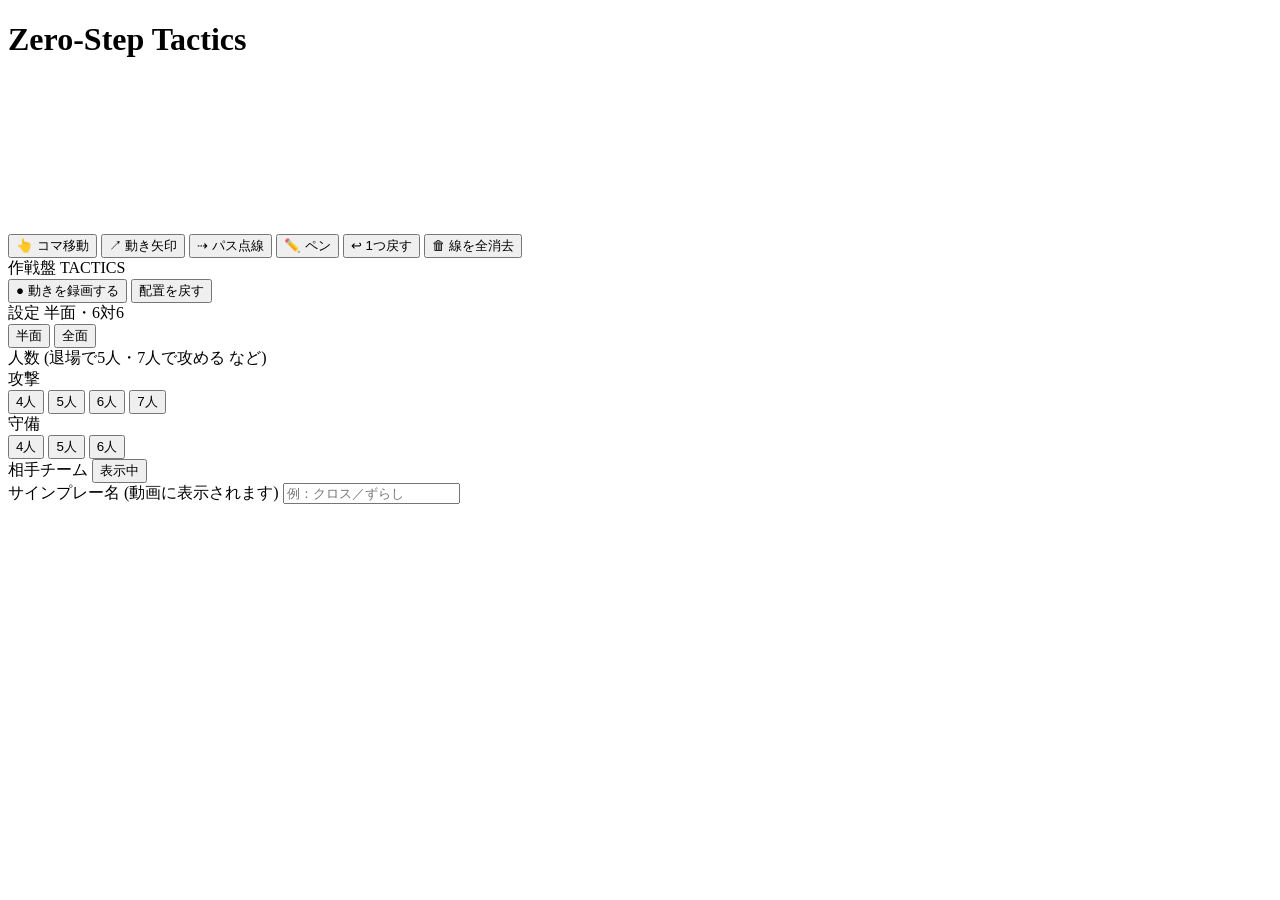
==== index.html @ a48a717b "Create index.html" ====
<!DOCTYPE html>
<html lang="ja">
<head>
    <meta charset="UTF-8">
    <meta name="viewport" content="width=device-width, initial-scale=1.0, maximum-scale=1.0, user-scalable=no">
    <title>Zero-Step Tactics (電子作戦盤)</title>
    <link rel="stylesheet" href="style.css">
</head>
<body>
    <header class="app-header">
        <h1>Zero-Step Tactics</h1>
    </header>

    <div class="app-container">
        <!-- 左側：作戦盤キャンバス＆描画ツールバー -->
        <div class="board-section">
            <div class="canvas-wrapper">
                <canvas id="tactics-canvas"></canvas>
            </div>

            <!-- 描画・操作ツールバー -->
            <div class="draw-toolbar">
                <button class="tool-btn active" data-tool="move">👆 コマ移動</button>
                <button class="tool-btn" data-tool="arrow">↗ 動き矢印</button>
                <button class="tool-btn" data-tool="pass">⇢ パス点線</button>
                <button class="tool-btn" data-tool="pen">✏️ ペン</button>
                <span class="toolbar-divider"></span>
                <button class="tool-action-btn" id="btn-undo-draw">↩ 1つ戻す</button>
                <button class="tool-action-btn danger" id="btn-clear-draw">🗑 線を全消去</button>
            </div>
        </div>

        <!-- 右側：コントロールパネル -->
        <aside class="panel-container">
            <div class="panel-header">
                <span>作戦盤</span>
                <span class="panel-en">TACTICS</span>
            </div>

            <div class="action-buttons">
                <button class="btn btn-record" id="btn-record">
                    <span class="rec-icon">●</span>
                    <span id="rec-label">動きを録画する</span>
                </button>
                <button class="btn btn-secondary" id="btn-reset">配置を戻す</button>
            </div>

            <!-- 録画完了後のプレビュー＆保存エリア -->
            <div id="video-result-box" class="video-result-box" style="display: none;">
                <div class="video-result-header">
                    <span>録画完了</span>
                    <button id="btn-close-video" class="btn-mini">✕</button>
                </div>
                <video id="recorded-video" controls playsinline></video>
                <a id="btn-download-video" class="btn btn-download" download="tactics.webm">↓ 動画を保存する</a>
            </div>

            <!-- 設定パネル -->
            <div class="settings-box">
                <div class="settings-title">
                    <span>設定</span>
                    <span class="subtitle" id="settings-subtitle">半面・6対6</span>
                </div>

                <!-- 半面 / 全面 -->
                <div class="setting-group">
                    <div class="toggle-btns" id="court-mode-btns">
                        <button class="toggle-btn active" data-mode="half">半面</button>
                        <button class="toggle-btn" data-mode="full">全面</button>
                    </div>
                </div>

                <!-- 人数設定 -->
                <div class="setting-group">
                    <label>人数 <span class="help-text">(退場で5人・7人で攻める など)</span></label>
                    <div class="counter-row">
                        <span class="counter-label">攻撃</span>
                        <div class="num-btns" id="off-count-btns">
                            <button class="num-btn" data-count="4">4人</button>
                            <button class="num-btn" data-count="5">5人</button>
                            <button class="num-btn active" data-count="6">6人</button>
                            <button class="num-btn" data-count="7">7人</button>
                        </div>
                    </div>
                    <div class="counter-row">
                        <span class="counter-label">守備</span>
                        <div class="num-btns def-btns" id="def-count-btns">
                            <button class="num-btn" data-count="4">4人</button>
                            <button class="num-btn" data-count="5">5人</button>
                            <button class="num-btn active" data-count="6">6人</button>
                        </div>
                    </div>
                </div>

                <!-- 相手チーム表示切替 -->
                <div class="setting-group flex-between">
                    <label style="margin: 0;">相手チーム</label>
                    <button class="btn-toggle-opp active" id="btn-toggle-opp">表示中</button>
                </div>

                <!-- サインプレー名 -->
                <div class="setting-group" style="margin-bottom: 0;">
                    <label for="play-name-input">サインプレー名 <span class="help-text">(動画に表示されます)</span></label>
                    <input type="text" id="play-name-input" class="input-text" placeholder="例：クロス／ずらし">
                </div>
            </div>
        </aside>
    </div>

    <script src="app.js"></script>
</body>
</html>
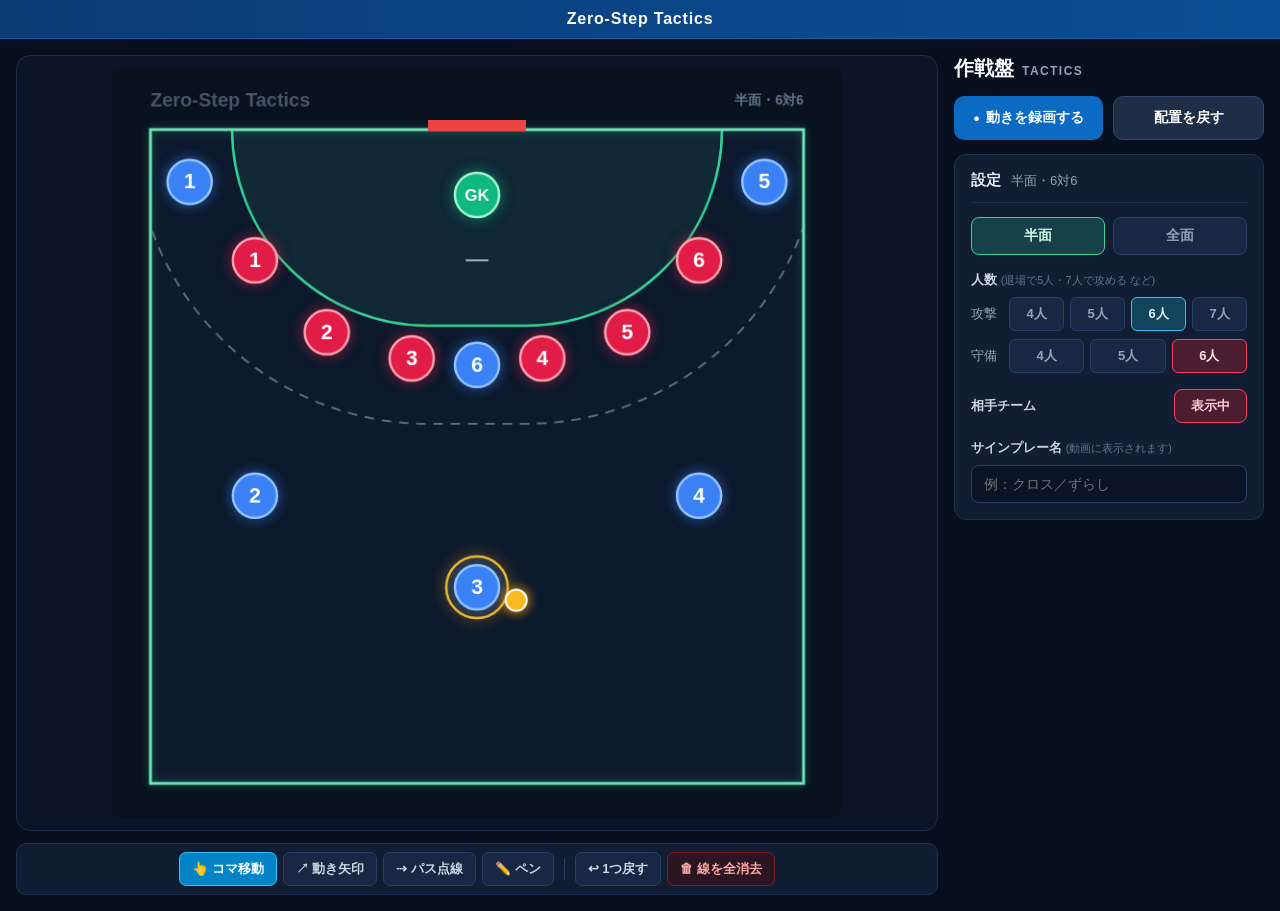
==== commit 682f11ce: "Update index.html" ====
--- a/index.html
+++ b/index.html
@@ -3,7 +3,7 @@
 <head>
     <meta charset="UTF-8">
     <meta name="viewport" content="width=device-width, initial-scale=1.0, maximum-scale=1.0, user-scalable=no">
-    <title>Zero-Step Tactics (電子作戦盤)</title>
+    <title>Tactical-Board (電子作戦盤)</title>
     <link rel="stylesheet" href="style.css">
 </head>
 <body>
--- a/style.css
+++ b/style.css
@@ -0,0 +1,417 @@
+/* ==========================================
+   ベースレイアウト
+========================================== */
+* {
+    box-sizing: border-box;
+}
+
+body {
+    font-family: -apple-system, BlinkMacSystemFont, "Hiragino Sans", "Segoe UI", Roboto, sans-serif;
+    background-color: #070f1e;
+    color: #e2e8f0;
+    margin: 0;
+    padding: 0;
+    min-height: 100vh;
+    user-select: none;
+    -webkit-user-select: none;
+}
+
+.app-header {
+    background: linear-gradient(90deg, #0b3b75, #0a4f96);
+    padding: 10px 20px;
+    border-bottom: 1px solid #1e5ca8;
+    text-align: center;
+}
+
+.app-header h1 {
+    margin: 0;
+    font-size: 16px;
+    font-weight: 700;
+    letter-spacing: 0.05em;
+    color: #ffffff;
+}
+
+.app-container {
+    display: flex;
+    flex-direction: row;
+    gap: 16px;
+    padding: 16px;
+    max-width: 1360px;
+    margin: 0 auto;
+    min-height: calc(100vh - 44px);
+}
+
+/* ==========================================
+   左側：作戦盤エリア
+========================================== */
+.board-section {
+    flex: 1;
+    display: flex;
+    flex-direction: column;
+    align-items: center;
+    justify-content: center;
+    gap: 12px;
+    min-width: 0;
+}
+
+.canvas-wrapper {
+    width: 100%;
+    flex: 1;
+    display: flex;
+    align-items: center;
+    justify-content: center;
+    background-color: #0b1426;
+    border: 1px solid #1e2d4a;
+    border-radius: 14px;
+    padding: 12px;
+    overflow: hidden;
+}
+
+#tactics-canvas {
+    max-width: 100%;
+    max-height: calc(100vh - 150px);
+    width: auto;
+    height: auto;
+    border-radius: 10px;
+    touch-action: none; /* タブレット操作時のスクロール防止 */
+    cursor: grab;
+    display: block;
+}
+
+#tactics-canvas.drawing-mode {
+    cursor: crosshair;
+}
+
+/* 描画ツールバー */
+.draw-toolbar {
+    display: flex;
+    flex-wrap: wrap;
+    align-items: center;
+    justify-content: center;
+    gap: 6px;
+    background-color: #111d33;
+    border: 1px solid #1f3050;
+    border-radius: 10px;
+    padding: 8px 12px;
+    width: 100%;
+}
+
+.tool-btn,
+.tool-action-btn {
+    padding: 7px 12px;
+    font-size: 13px;
+    font-weight: 600;
+    border-radius: 7px;
+    border: 1px solid #2b3f66;
+    background-color: #182744;
+    color: #cbd5e1;
+    cursor: pointer;
+    transition: 0.15s;
+}
+
+.tool-btn.active {
+    background-color: #0284c7;
+    border-color: #38bdf8;
+    color: #ffffff;
+}
+
+.tool-action-btn:hover,
+.tool-btn:hover {
+    filter: brightness(1.15);
+}
+
+.tool-action-btn.danger {
+    color: #fca5a5;
+    border-color: #7f1d1d;
+    background-color: #2c1522;
+}
+
+.toolbar-divider {
+    width: 1px;
+    height: 22px;
+    background-color: #2b3f66;
+    margin: 0 4px;
+}
+
+/* ==========================================
+   右側：コントロールパネル
+========================================== */
+.panel-container {
+    width: 310px;
+    flex-shrink: 0;
+    display: flex;
+    flex-direction: column;
+    gap: 14px;
+}
+
+.panel-header {
+    display: flex;
+    align-items: baseline;
+    gap: 8px;
+    font-size: 20px;
+    font-weight: 700;
+    color: #f8fafc;
+}
+
+.panel-en {
+    font-size: 12px;
+    letter-spacing: 0.12em;
+    color: #94a3b8;
+    font-weight: 600;
+}
+
+.action-buttons {
+    display: flex;
+    gap: 10px;
+}
+
+.btn {
+    flex: 1;
+    padding: 12px 10px;
+    border: none;
+    border-radius: 10px;
+    font-size: 14px;
+    font-weight: 700;
+    cursor: pointer;
+    color: #ffffff;
+    display: flex;
+    align-items: center;
+    justify-content: center;
+    gap: 6px;
+    transition: 0.15s;
+    text-decoration: none;
+}
+
+.btn:disabled {
+    opacity: 0.5;
+    cursor: not-allowed;
+}
+
+.btn-record {
+    background-color: #0b6bc2;
+}
+
+.btn-record.recording {
+    background-color: #dc2626;
+    animation: pulse-rec 1.2s infinite;
+}
+
+@keyframes pulse-rec {
+    0% { box-shadow: 0 0 0 0 rgba(220, 38, 38, 0.65); }
+    70% { box-shadow: 0 0 0 10px rgba(220, 38, 38, 0); }
+    100% { box-shadow: 0 0 0 0 rgba(220, 38, 38, 0); }
+}
+
+.rec-icon {
+    font-size: 11px;
+}
+
+.btn-secondary {
+    background-color: #1f2e47;
+    border: 1px solid #33486b;
+}
+
+/* 録画結果エリア */
+.video-result-box {
+    background-color: #111d33;
+    border: 1px solid #2563eb;
+    border-radius: 10px;
+    padding: 10px;
+    display: flex;
+    flex-direction: column;
+    gap: 8px;
+}
+
+.video-result-header {
+    display: flex;
+    justify-content: space-between;
+    align-items: center;
+    font-size: 13px;
+    font-weight: 700;
+    color: #93c5fd;
+}
+
+.btn-mini {
+    background: transparent;
+    border: none;
+    color: #94a3b8;
+    font-size: 15px;
+    cursor: pointer;
+}
+
+#recorded-video {
+    width: 100%;
+    border-radius: 6px;
+    background: #000;
+}
+
+.btn-download {
+    background-color: #059669;
+    padding: 9px;
+    font-size: 13px;
+}
+
+/* 設定ボックス */
+.settings-box {
+    background-color: #111d33;
+    border: 1px solid #1f3050;
+    border-radius: 12px;
+    padding: 16px;
+}
+
+.settings-title {
+    display: flex;
+    align-items: baseline;
+    gap: 10px;
+    font-size: 15px;
+    font-weight: 700;
+    padding-bottom: 12px;
+    margin-bottom: 14px;
+    border-bottom: 1px solid #1f3050;
+}
+
+.subtitle {
+    font-size: 13px;
+    font-weight: 500;
+    color: #94a3b8;
+}
+
+.setting-group {
+    margin-bottom: 16px;
+}
+
+.setting-group label {
+    display: block;
+    font-size: 13px;
+    color: #cbd5e1;
+    margin-bottom: 8px;
+    font-weight: 600;
+}
+
+.help-text {
+    font-size: 11px;
+    font-weight: 400;
+    color: #64748b;
+}
+
+.flex-between {
+    display: flex;
+    justify-content: space-between;
+    align-items: center;
+}
+
+/* 半面・全面トグル */
+.toggle-btns {
+    display: flex;
+    gap: 8px;
+}
+
+.toggle-btn {
+    flex: 1;
+    padding: 9px;
+    font-size: 14px;
+    font-weight: 600;
+    border-radius: 8px;
+    border: 1px solid #2b3f66;
+    background-color: #182744;
+    color: #94a3b8;
+    cursor: pointer;
+}
+
+.toggle-btn.active {
+    background-color: #16404a;
+    border-color: #34d399;
+    color: #d1fae5;
+}
+
+/* 人数ボタン */
+.counter-row {
+    display: flex;
+    align-items: center;
+    justify-content: space-between;
+    margin-bottom: 8px;
+}
+
+.counter-label {
+    font-size: 13px;
+    color: #94a3b8;
+    width: 38px;
+}
+
+.num-btns {
+    flex: 1;
+    display: flex;
+    gap: 6px;
+}
+
+.num-btn {
+    flex: 1;
+    padding: 7px 0;
+    font-size: 13px;
+    font-weight: 600;
+    border-radius: 6px;
+    border: 1px solid #2b3f66;
+    background-color: #182744;
+    color: #94a3b8;
+    cursor: pointer;
+}
+
+.num-btn.active {
+    background-color: #12445c;
+    border-color: #38bdf8;
+    color: #e0f2fe;
+}
+
+.def-btns .num-btn.active {
+    background-color: #4c1d31;
+    border-color: #f43f5e;
+    color: #ffe4e6;
+}
+
+/* 相手チーム表示ボタン */
+.btn-toggle-opp {
+    padding: 7px 16px;
+    border-radius: 8px;
+    font-size: 13px;
+    font-weight: 700;
+    cursor: pointer;
+    border: 1px solid #475569;
+    background-color: #1e293b;
+    color: #94a3b8;
+}
+
+.btn-toggle-opp.active {
+    background-color: #4c1d31;
+    border-color: #f43f5e;
+    color: #fecdd3;
+}
+
+/* テキスト入力 */
+.input-text {
+    width: 100%;
+    padding: 10px 12px;
+    border-radius: 8px;
+    border: 1px solid #2b3f66;
+    background-color: #0b1426;
+    color: #ffffff;
+    font-size: 14px;
+    outline: none;
+}
+
+.input-text:focus {
+    border-color: #38bdf8;
+}
+
+/* 縦画面・モバイル対応 */
+@media (max-width: 860px) {
+    .app-container {
+        flex-direction: column;
+        height: auto;
+    }
+    .panel-container {
+        width: 100%;
+    }
+    #tactics-canvas {
+        max-height: 65vh;
+    }
+}
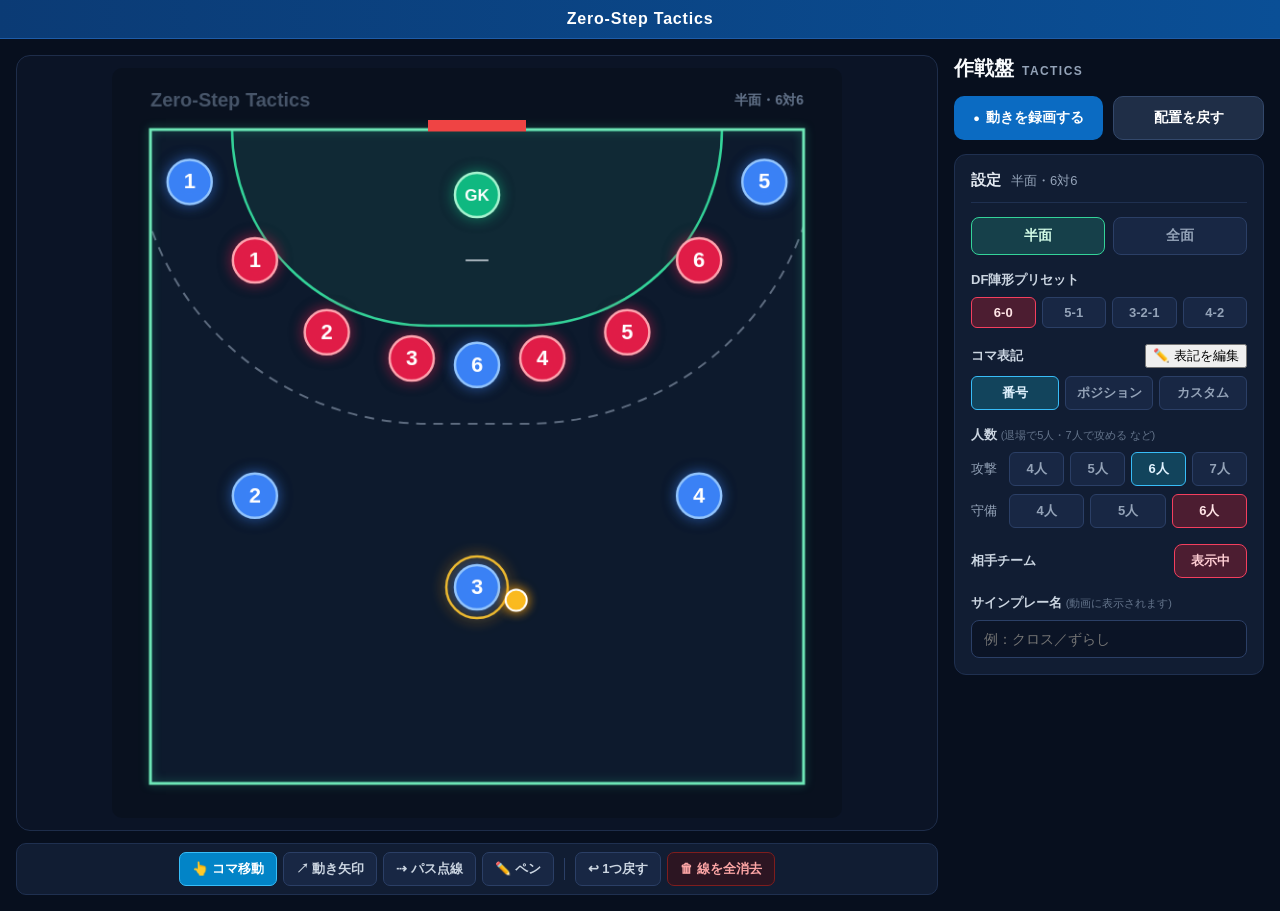
==== commit 1b0ecc61: "Update index.html" ====
--- a/index.html
+++ b/index.html
@@ -4,7 +4,7 @@
     <meta charset="UTF-8">
     <meta name="viewport" content="width=device-width, initial-scale=1.0, maximum-scale=1.0, user-scalable=no">
     <title>Tactical-Board (電子作戦盤)</title>
-    <link rel="stylesheet" href="style.css">
+    <link rel="stylesheet" href="style.css?v=2">
 </head>
 <body>
     <header class="app-header">
@@ -59,7 +59,7 @@
             <div class="settings-box">
                 <div class="settings-title">
                     <span>設定</span>
-                    <span class="subtitle" id="settings-subtitle">半面・6対6</span>
+                    <span class="subtitle" id="settings-subtitle">半面・6対6・6-0</span>
                 </div>
 
                 <!-- 半面 / 全面 -->
@@ -67,6 +67,30 @@
                     <div class="toggle-btns" id="court-mode-btns">
                         <button class="toggle-btn active" data-mode="half">半面</button>
                         <button class="toggle-btn" data-mode="full">全面</button>
+                    </div>
+                </div>
+
+                <!-- DF陣形プリセット -->
+                <div class="setting-group">
+                    <label>DF陣形プリセット</label>
+                    <div class="num-btns def-btns" id="df-preset-btns">
+                        <button class="num-btn active" data-df="6-0">6-0</button>
+                        <button class="num-btn" data-df="5-1">5-1</button>
+                        <button class="num-btn" data-df="3-2-1">3-2-1</button>
+                        <button class="num-btn" data-df="4-2">4-2</button>
+                    </div>
+                </div>
+
+                <!-- コマ表記モード -->
+                <div class="setting-group">
+                    <div class="flex-between" style="margin-bottom: 8px;">
+                        <label style="margin: 0;">コマ表記</label>
+                        <button class="btn-edit-labels" id="btn-open-label-modal">✏️ 表記を編集</button>
+                    </div>
+                    <div class="num-btns" id="label-mode-btns">
+                        <button class="num-btn active" data-label-mode="number">番号</button>
+                        <button class="num-btn" data-label-mode="position">ポジション</button>
+                        <button class="num-btn" data-label-mode="custom">カスタム</button>
                     </div>
                 </div>
 
@@ -107,6 +131,36 @@
         </aside>
     </div>
 
-    <script src="app.js"></script>
+    <!-- コマ表記カスタマイズ用モーダル -->
+    <div id="label-modal" class="modal-overlay" style="display: none;">
+        <div class="modal-dialog">
+            <div class="modal-header">
+                <h3>コマ表記のカスタマイズ</h3>
+                <button id="btn-close-label-modal" class="btn-mini">✕</button>
+            </div>
+            <p class="modal-desc">各コマに表示する文字（背番号・選手名など、1〜3文字推奨）を入力してください。保存すると自動で「カスタム」表示に切り替わります。</p>
+
+            <div class="label-edit-columns">
+                <div class="label-edit-col">
+                    <div class="label-col-title off">攻撃チーム（青）</div>
+                    <div id="label-inputs-off" class="label-input-list"></div>
+                </div>
+                <div class="label-edit-col">
+                    <div class="label-col-title def">守備チーム（赤・GK）</div>
+                    <div id="label-inputs-def" class="label-input-list"></div>
+                </div>
+            </div>
+
+            <div class="modal-footer">
+                <button id="btn-reset-labels" class="tool-action-btn danger">初期値に戻す</button>
+                <div class="modal-footer-right">
+                    <button id="btn-cancel-labels" class="tool-action-btn">キャンセル</button>
+                    <button id="btn-save-labels" class="btn btn-save-modal">保存して適用</button>
+                </div>
+            </div>
+        </div>
+    </div>
+
+    <script src="app.js?v=2"></script>
 </body>
 </html>
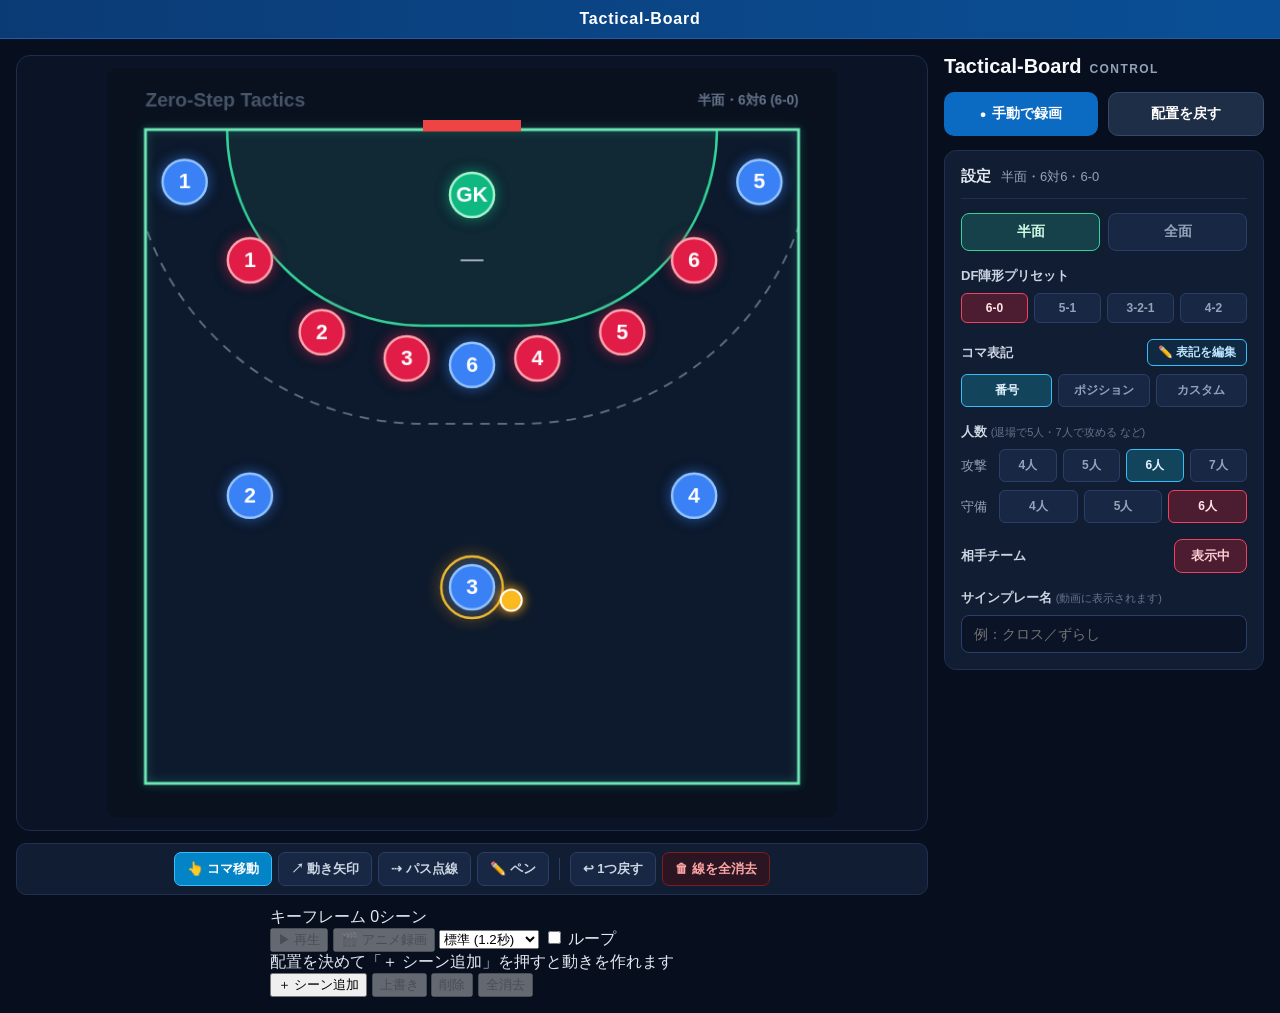
==== commit 1b43a5ec: "Update index.html" ====
--- a/index.html
+++ b/index.html
@@ -3,16 +3,16 @@
 <head>
     <meta charset="UTF-8">
     <meta name="viewport" content="width=device-width, initial-scale=1.0, maximum-scale=1.0, user-scalable=no">
-    <title>Tactical-Board (電子作戦盤)</title>
-    <link rel="stylesheet" href="style.css?v=2">
+    <title>Tactical-Board</title>
+    <link rel="stylesheet" href="style.css?v=3">
 </head>
 <body>
     <header class="app-header">
-        <h1>Zero-Step Tactics</h1>
+        <h1>Tactical-Board</h1>
     </header>
 
     <div class="app-container">
-        <!-- 左側：作戦盤キャンバス＆描画ツールバー -->
+        <!-- 左側：作戦盤キャンバス＆ツールバー＆キーフレーム -->
         <div class="board-section">
             <div class="canvas-wrapper">
                 <canvas id="tactics-canvas"></canvas>
@@ -28,19 +28,53 @@
                 <button class="tool-action-btn" id="btn-undo-draw">↩ 1つ戻す</button>
                 <button class="tool-action-btn danger" id="btn-clear-draw">🗑 線を全消去</button>
             </div>
+
+            <!-- キーフレーム・タイムラインバー -->
+            <div class="keyframe-bar">
+                <div class="kf-top-row">
+                    <div class="kf-title">
+                        <span>キーフレーム</span>
+                        <span class="kf-count" id="kf-count">0シーン</span>
+                    </div>
+                    <div class="kf-play-controls">
+                        <button class="kf-btn primary" id="btn-kf-play" disabled>▶ 再生</button>
+                        <button class="kf-btn record-anim" id="btn-kf-record" disabled>🎬 アニメ録画</button>
+                        <select id="kf-speed-select" class="kf-select" title="1シーン間の移動時間">
+                            <option value="1800">遅め (1.8秒)</option>
+                            <option value="1200" selected>標準 (1.2秒)</option>
+                            <option value="750">速め (0.75秒)</option>
+                        </select>
+                        <label class="kf-loop-label">
+                            <input type="checkbox" id="kf-loop-check"> ループ
+                        </label>
+                    </div>
+                </div>
+
+                <div class="kf-bottom-row">
+                    <div class="kf-timeline" id="kf-timeline">
+                        <span class="kf-empty-msg">配置を決めて「＋ シーン追加」を押すと動きを作れます</span>
+                    </div>
+                    <div class="kf-edit-controls">
+                        <button class="kf-btn add" id="btn-kf-add">＋ シーン追加</button>
+                        <button class="kf-btn" id="btn-kf-update" disabled>上書き</button>
+                        <button class="kf-btn danger" id="btn-kf-delete" disabled>削除</button>
+                        <button class="kf-btn danger" id="btn-kf-clear" disabled>全消去</button>
+                    </div>
+                </div>
+            </div>
         </div>
 
         <!-- 右側：コントロールパネル -->
         <aside class="panel-container">
             <div class="panel-header">
-                <span>作戦盤</span>
-                <span class="panel-en">TACTICS</span>
+                <span>Tactical-Board</span>
+                <span class="panel-en">CONTROL</span>
             </div>
 
             <div class="action-buttons">
                 <button class="btn btn-record" id="btn-record">
                     <span class="rec-icon">●</span>
-                    <span id="rec-label">動きを録画する</span>
+                    <span id="rec-label">手動で録画</span>
                 </button>
                 <button class="btn btn-secondary" id="btn-reset">配置を戻す</button>
             </div>
@@ -52,7 +86,7 @@
                     <button id="btn-close-video" class="btn-mini">✕</button>
                 </div>
                 <video id="recorded-video" controls playsinline></video>
-                <a id="btn-download-video" class="btn btn-download" download="tactics.webm">↓ 動画を保存する</a>
+                <a id="btn-download-video" class="btn btn-download" download="Tactical-Board.webm">↓ 動画を保存する</a>
             </div>
 
             <!-- 設定パネル -->
@@ -161,6 +195,6 @@
         </div>
     </div>
 
-    <script src="app.js?v=2"></script>
+    <script src="app.js?v=3"></script>
 </body>
 </html>
--- a/style.css
+++ b/style.css
@@ -73,7 +73,7 @@
     width: auto;
     height: auto;
     border-radius: 10px;
-    touch-action: none; /* タブレット操作時のスクロール防止 */
+    touch-action: none;
     cursor: grab;
     display: block;
 }
@@ -137,7 +137,7 @@
    右側：コントロールパネル
 ========================================== */
 .panel-container {
-    width: 310px;
+    width: 320px;
     flex-shrink: 0;
     display: flex;
     flex-direction: column;
@@ -235,8 +235,9 @@
     background: transparent;
     border: none;
     color: #94a3b8;
-    font-size: 15px;
-    cursor: pointer;
+    font-size: 16px;
+    cursor: pointer;
+    padding: 2px 6px;
 }
 
 #recorded-video {
@@ -324,7 +325,7 @@
     color: #d1fae5;
 }
 
-/* 人数ボタン */
+/* 人数・プリセット・表記ボタン */
 .counter-row {
     display: flex;
     align-items: center;
@@ -346,14 +347,15 @@
 
 .num-btn {
     flex: 1;
-    padding: 7px 0;
-    font-size: 13px;
+    padding: 7px 2px;
+    font-size: 12px;
     font-weight: 600;
     border-radius: 6px;
     border: 1px solid #2b3f66;
     background-color: #182744;
     color: #94a3b8;
     cursor: pointer;
+    white-space: nowrap;
 }
 
 .num-btn.active {
@@ -366,6 +368,21 @@
     background-color: #4c1d31;
     border-color: #f43f5e;
     color: #ffe4e6;
+}
+
+.btn-edit-labels {
+    padding: 4px 10px;
+    font-size: 12px;
+    font-weight: 600;
+    border-radius: 6px;
+    border: 1px solid #38bdf8;
+    background-color: #0f2942;
+    color: #bae6fd;
+    cursor: pointer;
+}
+
+.btn-edit-labels:hover {
+    filter: brightness(1.15);
 }
 
 /* 相手チーム表示ボタン */
@@ -396,10 +413,136 @@
     color: #ffffff;
     font-size: 14px;
     outline: none;
+    user-select: text;
+    -webkit-user-select: text;
 }
 
 .input-text:focus {
     border-color: #38bdf8;
+}
+
+/* ==========================================
+   コマ表記編集モーダル
+========================================== */
+.modal-overlay {
+    position: fixed;
+    inset: 0;
+    background-color: rgba(3, 8, 20, 0.78);
+    display: flex;
+    align-items: center;
+    justify-content: center;
+    z-index: 1000;
+    padding: 16px;
+}
+
+.modal-dialog {
+    width: 100%;
+    max-width: 560px;
+    max-height: 90vh;
+    overflow-y: auto;
+    background-color: #111d33;
+    border: 1px solid #2b3f66;
+    border-radius: 14px;
+    padding: 18px;
+    box-shadow: 0 18px 40px rgba(0, 0, 0, 0.5);
+}
+
+.modal-header {
+    display: flex;
+    justify-content: space-between;
+    align-items: center;
+    padding-bottom: 10px;
+    border-bottom: 1px solid #1f3050;
+}
+
+.modal-header h3 {
+    margin: 0;
+    font-size: 16px;
+    color: #f8fafc;
+}
+
+.modal-desc {
+    font-size: 12px;
+    color: #94a3b8;
+    margin: 10px 0 14px 0;
+    line-height: 1.5;
+}
+
+.label-edit-columns {
+    display: grid;
+    grid-template-columns: 1fr 1fr;
+    gap: 14px;
+    margin-bottom: 16px;
+}
+
+.label-col-title {
+    font-size: 13px;
+    font-weight: 700;
+    margin-bottom: 8px;
+    padding-bottom: 4px;
+    border-bottom: 1px solid #1f3050;
+}
+
+.label-col-title.off { color: #60a5fa; }
+.label-col-title.def { color: #fb7185; }
+
+.label-input-list {
+    display: flex;
+    flex-direction: column;
+    gap: 7px;
+}
+
+.label-input-row {
+    display: flex;
+    align-items: center;
+    gap: 8px;
+}
+
+.label-row-tag {
+    width: 68px;
+    font-size: 12px;
+    color: #94a3b8;
+    flex-shrink: 0;
+}
+
+.label-row-input {
+    flex: 1;
+    min-width: 0;
+    padding: 6px 8px;
+    border-radius: 6px;
+    border: 1px solid #2b3f66;
+    background-color: #0b1426;
+    color: #ffffff;
+    font-size: 13px;
+    outline: none;
+    user-select: text;
+    -webkit-user-select: text;
+}
+
+.label-row-input:focus {
+    border-color: #38bdf8;
+}
+
+.modal-footer {
+    display: flex;
+    justify-content: space-between;
+    align-items: center;
+    gap: 10px;
+    padding-top: 12px;
+    border-top: 1px solid #1f3050;
+}
+
+.modal-footer-right {
+    display: flex;
+    gap: 8px;
+}
+
+.btn-save-modal {
+    flex: none;
+    padding: 8px 16px;
+    font-size: 13px;
+    background-color: #0284c7;
+    border-radius: 7px;
 }
 
 /* 縦画面・モバイル対応 */
@@ -415,3 +558,9 @@
         max-height: 65vh;
     }
 }
+
+@media (max-width: 520px) {
+    .label-edit-columns {
+        grid-template-columns: 1fr;
+    }
+}
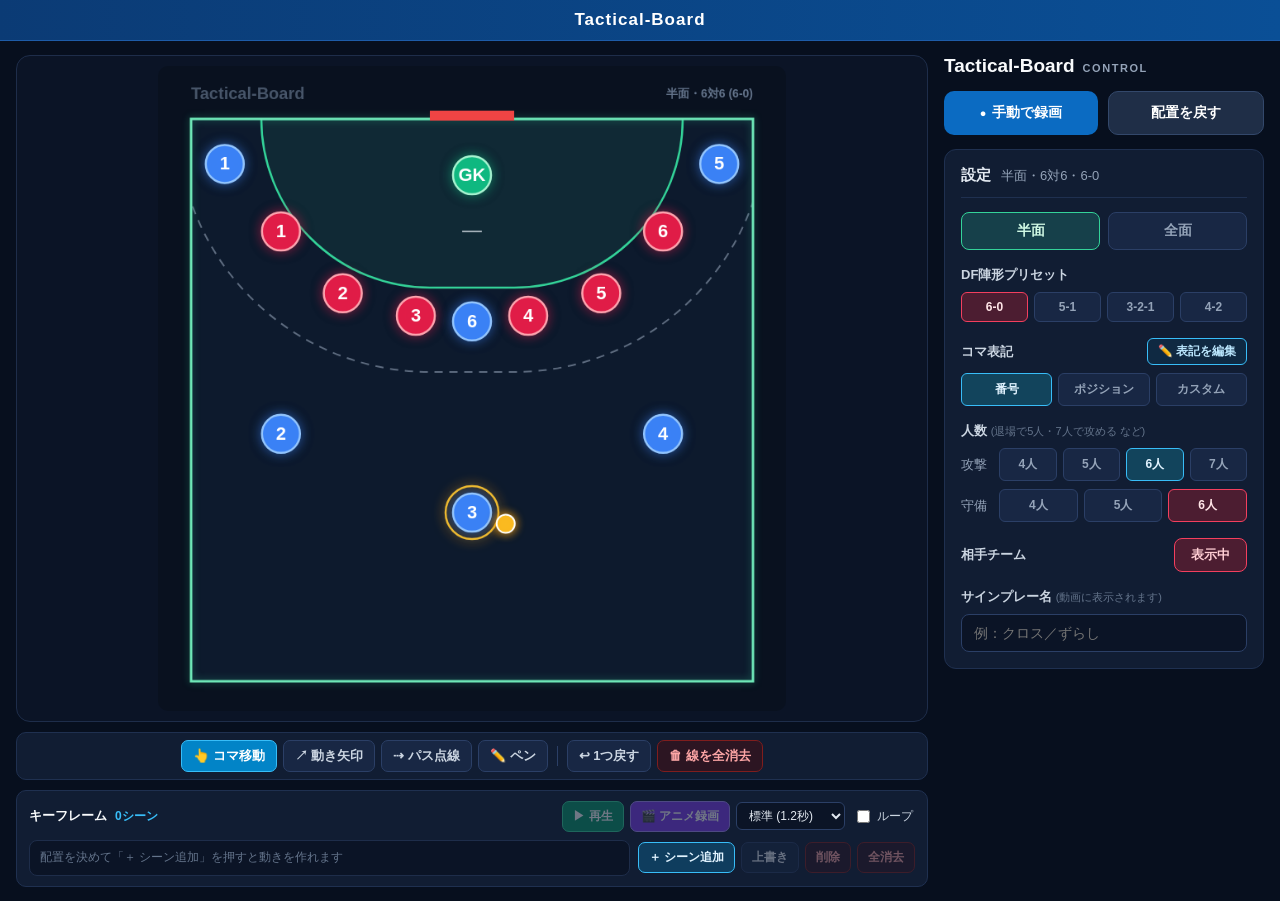
==== commit 3283b1f5: "Update index.html" ====
--- a/index.html
+++ b/index.html
@@ -4,6 +4,12 @@
     <meta charset="UTF-8">
     <meta name="viewport" content="width=device-width, initial-scale=1.0, maximum-scale=1.0, user-scalable=no">
     <title>Tactical-Board</title>
+    <!-- PWA用のメタタグ -->
+    <link rel="manifest" href="manifest.json">
+    <meta name="apple-mobile-web-app-capable" content="yes">
+    <meta name="apple-mobile-web-app-status-bar-style" content="black-translucent">
+    <link rel="apple-touch-icon" href="icon.png">
+    
     <link rel="stylesheet" href="style.css?v=3">
 </head>
 <body>
--- a/style.css
+++ b/style.css
@@ -25,9 +25,9 @@
 
 .app-header h1 {
     margin: 0;
-    font-size: 16px;
-    font-weight: 700;
-    letter-spacing: 0.05em;
+    font-size: 17px;
+    font-weight: 700;
+    letter-spacing: 0.06em;
     color: #ffffff;
 }
 
@@ -35,8 +35,8 @@
     display: flex;
     flex-direction: row;
     gap: 16px;
-    padding: 16px;
-    max-width: 1360px;
+    padding: 14px 16px;
+    max-width: 1380px;
     margin: 0 auto;
     min-height: calc(100vh - 44px);
 }
@@ -49,8 +49,8 @@
     display: flex;
     flex-direction: column;
     align-items: center;
-    justify-content: center;
-    gap: 12px;
+    justify-content: flex-start;
+    gap: 10px;
     min-width: 0;
 }
 
@@ -63,13 +63,13 @@
     background-color: #0b1426;
     border: 1px solid #1e2d4a;
     border-radius: 14px;
-    padding: 12px;
+    padding: 10px;
     overflow: hidden;
 }
 
 #tactics-canvas {
     max-width: 100%;
-    max-height: calc(100vh - 150px);
+    max-height: calc(100vh - 255px);
     width: auto;
     height: auto;
     border-radius: 10px;
@@ -92,13 +92,13 @@
     background-color: #111d33;
     border: 1px solid #1f3050;
     border-radius: 10px;
-    padding: 8px 12px;
+    padding: 7px 10px;
     width: 100%;
 }
 
 .tool-btn,
 .tool-action-btn {
-    padding: 7px 12px;
+    padding: 6px 11px;
     font-size: 13px;
     font-weight: 600;
     border-radius: 7px;
@@ -128,9 +128,185 @@
 
 .toolbar-divider {
     width: 1px;
-    height: 22px;
+    height: 20px;
     background-color: #2b3f66;
-    margin: 0 4px;
+    margin: 0 3px;
+}
+
+/* ==========================================
+   キーフレーム・タイムラインバー
+========================================== */
+.keyframe-bar {
+    width: 100%;
+    background-color: #111d33;
+    border: 1px solid #1f3050;
+    border-radius: 10px;
+    padding: 10px 12px;
+    display: flex;
+    flex-direction: column;
+    gap: 8px;
+}
+
+.kf-top-row,
+.kf-bottom-row {
+    display: flex;
+    flex-wrap: wrap;
+    align-items: center;
+    justify-content: space-between;
+    gap: 8px;
+}
+
+.kf-title {
+    display: flex;
+    align-items: baseline;
+    gap: 8px;
+    font-size: 13px;
+    font-weight: 700;
+    color: #f8fafc;
+}
+
+.kf-count {
+    font-size: 12px;
+    font-weight: 600;
+    color: #38bdf8;
+}
+
+.kf-play-controls,
+.kf-edit-controls {
+    display: flex;
+    flex-wrap: wrap;
+    align-items: center;
+    gap: 6px;
+}
+
+.kf-timeline {
+    flex: 1;
+    min-width: 180px;
+    display: flex;
+    align-items: center;
+    gap: 6px;
+    overflow-x: auto;
+    padding: 4px 6px;
+    min-height: 36px;
+    background-color: #0b1426;
+    border: 1px solid #1e2d4a;
+    border-radius: 8px;
+}
+
+.kf-empty-msg {
+    font-size: 12px;
+    color: #64748b;
+    padding: 0 4px;
+    white-space: nowrap;
+}
+
+.kf-chip {
+    min-width: 34px;
+    height: 28px;
+    padding: 0 10px;
+    border-radius: 6px;
+    border: 1px solid #2b3f66;
+    background-color: #182744;
+    color: #cbd5e1;
+    font-size: 12px;
+    font-weight: 700;
+    cursor: pointer;
+    flex-shrink: 0;
+    transition: 0.15s;
+}
+
+.kf-chip:hover {
+    filter: brightness(1.15);
+}
+
+.kf-chip.active {
+    background-color: #0284c7;
+    border-color: #38bdf8;
+    color: #ffffff;
+    box-shadow: 0 0 8px rgba(56, 189, 248, 0.45);
+}
+
+.kf-chip.playing {
+    background-color: #059669;
+    border-color: #34d399;
+    color: #ffffff;
+}
+
+.kf-arrow-sep {
+    font-size: 11px;
+    color: #475569;
+    flex-shrink: 0;
+}
+
+.kf-btn {
+    padding: 6px 10px;
+    font-size: 12px;
+    font-weight: 700;
+    border-radius: 7px;
+    border: 1px solid #2b3f66;
+    background-color: #182744;
+    color: #e2e8f0;
+    cursor: pointer;
+    transition: 0.15s;
+    white-space: nowrap;
+}
+
+.kf-btn:hover:not(:disabled) {
+    filter: brightness(1.15);
+}
+
+.kf-btn:disabled {
+    opacity: 0.4;
+    cursor: not-allowed;
+}
+
+.kf-btn.add {
+    background-color: #0f3d5e;
+    border-color: #38bdf8;
+    color: #e0f2fe;
+}
+
+.kf-btn.primary {
+    background-color: #059669;
+    border-color: #34d399;
+    color: #ffffff;
+}
+
+.kf-btn.primary.playing {
+    background-color: #d97706;
+    border-color: #fbbf24;
+}
+
+.kf-btn.record-anim {
+    background-color: #7c3aed;
+    border-color: #a78bfa;
+    color: #ffffff;
+}
+
+.kf-btn.danger {
+    color: #fca5a5;
+    border-color: #7f1d1d;
+    background-color: #2c1522;
+}
+
+.kf-select {
+    padding: 5px 8px;
+    border-radius: 6px;
+    border: 1px solid #2b3f66;
+    background-color: #0b1426;
+    color: #e2e8f0;
+    font-size: 12px;
+    outline: none;
+}
+
+.kf-loop-label {
+    display: inline-flex;
+    align-items: center;
+    gap: 4px;
+    font-size: 12px;
+    color: #cbd5e1;
+    cursor: pointer;
+    padding: 0 2px;
 }
 
 /* ==========================================
@@ -148,14 +324,14 @@
     display: flex;
     align-items: baseline;
     gap: 8px;
-    font-size: 20px;
+    font-size: 19px;
     font-weight: 700;
     color: #f8fafc;
 }
 
 .panel-en {
-    font-size: 12px;
-    letter-spacing: 0.12em;
+    font-size: 11px;
+    letter-spacing: 0.14em;
     color: #94a3b8;
     font-weight: 600;
 }
@@ -546,7 +722,7 @@
 }
 
 /* 縦画面・モバイル対応 */
-@media (max-width: 860px) {
+@media (max-width: 900px) {
     .app-container {
         flex-direction: column;
         height: auto;
@@ -555,7 +731,7 @@
         width: 100%;
     }
     #tactics-canvas {
-        max-height: 65vh;
+        max-height: 60vh;
     }
 }
 
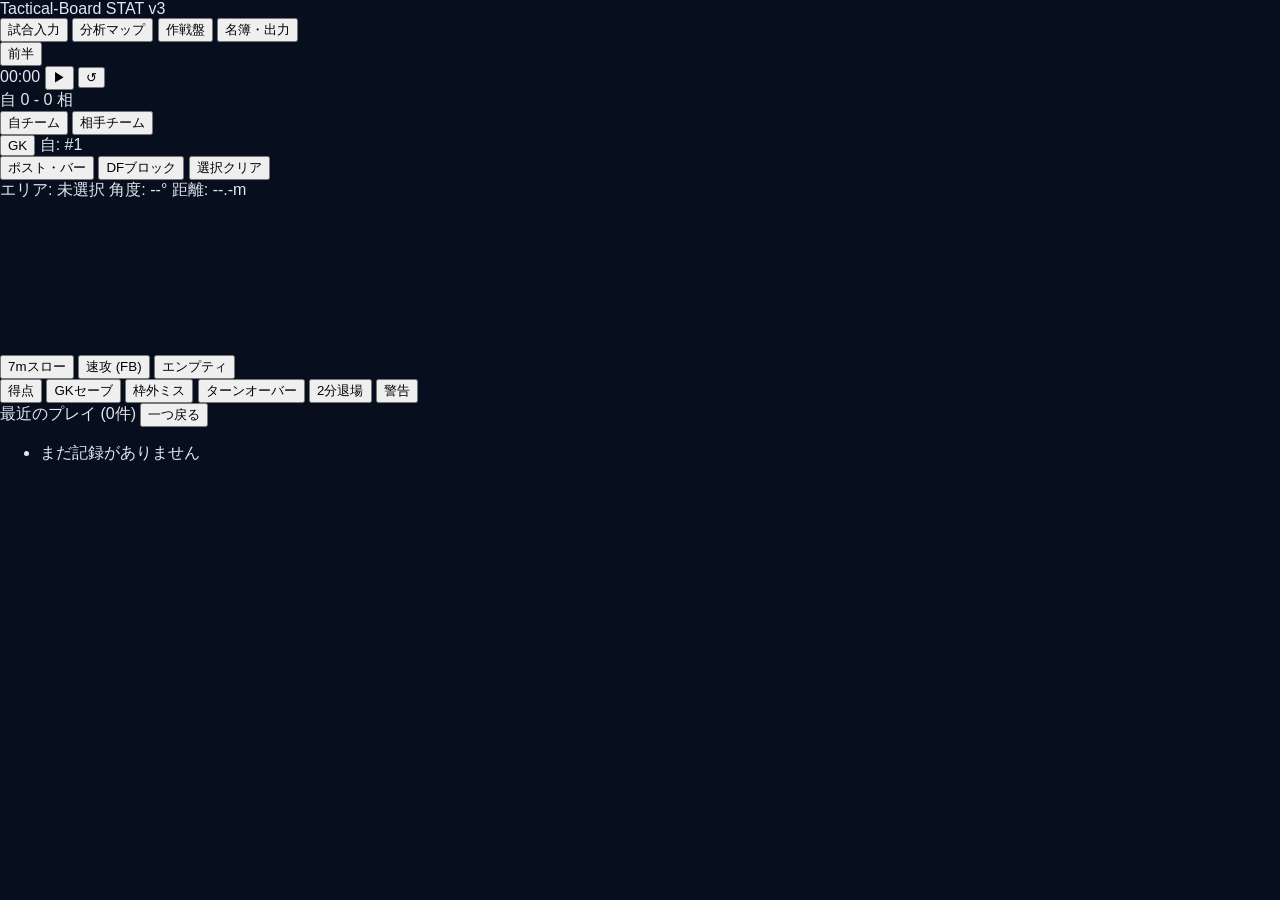
==== commit fa1166b3: "Update index.html" ====
--- a/index.html
+++ b/index.html
@@ -3,204 +3,336 @@
 <head>
     <meta charset="UTF-8">
     <meta name="viewport" content="width=device-width, initial-scale=1.0, maximum-scale=1.0, user-scalable=no">
-    <title>Tactical-Board</title>
-    <!-- PWA用のメタタグ -->
+    <title>Tactical-Board STAT</title>
     <link rel="manifest" href="manifest.json">
+    <link rel="apple-touch-icon" href="icon.png">
     <meta name="apple-mobile-web-app-capable" content="yes">
     <meta name="apple-mobile-web-app-status-bar-style" content="black-translucent">
-    <link rel="apple-touch-icon" href="icon.png">
-    
-    <link rel="stylesheet" href="style.css?v=3">
+    <link rel="stylesheet" href="style.css">
 </head>
 <body>
-    <header class="app-header">
-        <h1>Tactical-Board</h1>
+    <!-- 上部ヘッダー（全4タブ・タイマー・前後半・スコア） -->
+    <header class="top-header">
+        <div class="brand-area">
+            <span class="brand-title">Tactical-Board</span>
+            <span class="brand-badge">STAT v3</span>
+        </div>
+
+        <nav class="mode-tabs" aria-label="画面切替">
+            <button class="tab-btn active" data-tab="input">試合入力</button>
+            <button class="tab-btn" data-tab="map">分析マップ</button>
+            <button class="tab-btn" data-tab="tactics">作戦盤</button>
+            <button class="tab-btn" data-tab="roster">名簿・出力</button>
+        </nav>
+
+        <div class="hud-area">
+            <button id="btn-half-toggle" class="half-badge-btn" title="前半/後半の切替">前半</button>
+            <div class="timer-box">
+                <span id="timer-display" class="timer-text">00:00</span>
+                <button id="btn-timer-toggle" class="hud-mini-btn" title="タイマー開始/一時停止">▶</button>
+                <button id="btn-timer-reset" class="hud-mini-btn" title="タイマーリセット">↺</button>
+            </div>
+            <div class="score-box">
+                <span class="score-team own">自</span>
+                <span id="score-own" class="score-num">0</span>
+                <span class="score-sep">-</span>
+                <span id="score-opp" class="score-num">0</span>
+                <span class="score-team opp">相</span>
+            </div>
+        </div>
     </header>
 
-    <div class="app-container">
-        <!-- 左側：作戦盤キャンバス＆ツールバー＆キーフレーム -->
-        <div class="board-section">
-            <div class="canvas-wrapper">
+    <!-- タブ1：試合入力ワークスペース -->
+    <main id="view-input" class="workspace">
+        <section class="panel player-panel">
+            <div class="team-switch">
+                <button class="team-btn active own" data-team="own">自チーム</button>
+                <button class="team-btn opp" data-team="opp">相手チーム</button>
+            </div>
+
+            <div class="player-sub-row">
+                <button id="btn-select-gk" class="gk-btn">GK</button>
+                <span id="selected-player-badge" class="selected-badge">自: #1</span>
+            </div>
+
+            <div id="jersey-grid" class="jersey-grid" aria-label="背番号選択"></div>
+        </section>
+
+        <section class="panel center-panel">
+            <div class="goal-section">
+                <div class="goal-outer">
+                    <div class="goal-crossbar"></div>
+                    <div id="goal-grid" class="goal-grid" aria-label="ゴール9分割"></div>
+                </div>
+                <div class="goal-sub-actions">
+                    <button class="sub-chip-btn" data-special-course="post">ポスト・バー</button>
+                    <button class="sub-chip-btn" data-special-course="block">DFブロック</button>
+                    <button class="sub-chip-btn clear-chip" id="btn-clear-selection">選択クリア</button>
+                </div>
+            </div>
+
+            <div class="court-section">
+                <div class="court-telemetry">
+                    <span id="telemetry-zone" class="telemetry-pill">エリア: 未選択</span>
+                    <span id="telemetry-angle" class="telemetry-pill">角度: --°</span>
+                    <span id="telemetry-dist" class="telemetry-pill">距離: --.-m</span>
+                </div>
+
+                <div class="court-canvas-wrap">
+                    <canvas id="shot-court-canvas"></canvas>
+                </div>
+
+                <div class="court-quick-row">
+                    <button class="quick-zone-btn" data-quick-zone="7m">7mスロー</button>
+                    <button class="quick-zone-btn" data-quick-zone="fastbreak">速攻 (FB)</button>
+                    <button class="quick-zone-btn" data-quick-zone="empty">エンプティ</button>
+                </div>
+            </div>
+        </section>
+
+        <section class="panel action-panel">
+            <div class="result-grid">
+                <button class="result-btn goal" data-result="goal">得点</button>
+                <button class="result-btn save" data-result="save">GKセーブ</button>
+                <button class="result-btn miss" data-result="miss">枠外ミス</button>
+                <button class="result-btn turnover" data-result="turnover">ターンオーバー</button>
+                <button class="result-btn two-min" data-result="2min">2分退場</button>
+                <button class="result-btn warning" data-result="warning">警告</button>
+            </div>
+
+            <div class="log-box">
+                <div class="log-header">
+                    <span>最近のプレイ (<span id="log-count">0</span>件)</span>
+                    <button id="btn-undo" class="undo-btn">一つ戻る</button>
+                </div>
+                <ul id="play-log-list" class="play-log-list">
+                    <li class="log-empty">まだ記録がありません</li>
+                </ul>
+            </div>
+        </section>
+    </main>
+
+    <!-- タブ2：分析マップ -->
+    <section id="view-map" class="map-workspace" style="display: none;">
+        <div class="filter-toolbar panel">
+            <div class="filter-group">
+                <button class="map-team-btn active own" data-map-team="own">自チーム攻撃（シュート分析）</button>
+                <button class="map-team-btn opp" data-map-team="opp">相手チーム攻撃（GK・DF分析）</button>
+            </div>
+
+            <div class="filter-group">
+                <select id="map-half-filter" class="filter-select" aria-label="前後半絞り込み">
+                    <option value="all">全時間帯（前半＋後半）</option>
+                    <option value="前半">前半のみ</option>
+                    <option value="後半">後半のみ</option>
+                </select>
+
+                <select id="map-player-filter" class="filter-select" aria-label="選手絞り込み">
+                    <option value="all">全選手</option>
+                </select>
+
+                <label class="toggle-check">
+                    <input type="checkbox" id="map-show-lines" checked>
+                    <span>角度ライン表示</span>
+                </label>
+            </div>
+
+            <div class="map-kpi-strip">
+                <span class="kpi-pill">シュート: <strong id="kpi-shots">0</strong>本</span>
+                <span class="kpi-pill">得点: <strong id="kpi-goals">0</strong>点</span>
+                <span class="kpi-pill" id="kpi-rate-pill">決定率: <strong id="kpi-rate">0.0%</strong></span>
+            </div>
+        </div>
+
+        <div class="map-main-grid">
+            <div class="panel map-court-card">
+                <div class="card-title-row">
+                    <h2>シュート打点・角度マップ（6m〜9m）</h2>
+                    <div class="map-legend">
+                        <span class="leg-item"><i class="dot-goal"></i>得点</span>
+                        <span class="leg-item"><i class="dot-save"></i>GKセーブ</span>
+                        <span class="leg-item"><i class="dot-miss"></i>枠外・ブロック</span>
+                    </div>
+                </div>
+                <div class="map-canvas-wrap">
+                    <canvas id="analysis-court-canvas"></canvas>
+                </div>
+            </div>
+
+            <div class="map-right-col">
+                <div class="panel map-goal-card">
+                    <div class="card-title-row">
+                        <h2 id="map-goal-title">ゴールコース別 決定率</h2>
+                        <span class="helper-note" id="map-special-counts">ポスト:0 / ブロック:0</span>
+                    </div>
+                    <div class="analysis-goal-outer">
+                        <div class="goal-crossbar"></div>
+                        <div class="goal-frame-body">
+                            <div id="analysis-goal-grid" class="analysis-goal-grid"></div>
+                        </div>
+                    </div>
+                </div>
+
+                <div class="panel map-table-card">
+                    <div class="card-title-row">
+                        <h2>エリア・距離帯別 集計</h2>
+                    </div>
+                    <div class="analysis-table-wrap">
+                        <table class="analysis-table">
+                            <thead>
+                                <tr>
+                                    <th>エリア / 区分</th>
+                                    <th>本数</th>
+                                    <th>得点</th>
+                                    <th>セーブ</th>
+                                    <th id="th-rate-col">決定率</th>
+                                </tr>
+                            </thead>
+                            <tbody id="analysis-area-tbody"></tbody>
+                        </table>
+                    </div>
+                </div>
+            </div>
+        </div>
+    </section>
+
+    <!-- タブ3：作戦盤 -->
+    <section id="view-tactics" class="tactics-workspace" style="display: none;">
+        <div class="tactics-toolbar panel">
+            <div class="tool-cluster">
+                <button class="tb-tool-btn active" data-tb-tool="move">✋ 移動</button>
+                <button class="tb-tool-btn" data-tb-tool="line">╱ 実線</button>
+                <button class="tb-tool-btn" data-tb-tool="dashed">┄ 点線</button>
+                <button class="tb-tool-btn" data-tb-tool="arrow">↗ 矢印</button>
+                <button class="tb-tool-btn" data-tb-tool="erase">⌫ 消去</button>
+            </div>
+
+            <div class="tool-cluster color-cluster">
+                <button class="color-swatch active" data-tb-color="#facc15" style="background:#facc15;" title="黄"></button>
+                <button class="color-swatch" data-tb-color="#ffffff" style="background:#ffffff;" title="白"></button>
+                <button class="color-swatch" data-tb-color="#38bdf8" style="background:#38bdf8;" title="水色"></button>
+                <button class="color-swatch" data-tb-color="#fb7185" style="background:#fb7185;" title="赤"></button>
+                <button id="btn-tb-undo-line" class="tb-mini-btn">線1つ戻る</button>
+                <button id="btn-tb-clear-lines" class="tb-mini-btn">線全消去</button>
+            </div>
+
+            <div class="tool-cluster">
+                <button id="btn-tb-court-mode" class="tb-mini-btn accent">コート: 半面</button>
+                <select id="tb-stat-overlay" class="filter-select" title="STATデータの重ね表示">
+                    <option value="off">STAT重ね表示: OFF</option>
+                    <option value="own">STAT重ね: 自チーム攻撃</option>
+                    <option value="opp">STAT重ね: 相手攻撃(GK・DF分析)</option>
+                </select>
+            </div>
+        </div>
+
+        <div class="tactics-subbar panel">
+            <div class="tool-cluster">
+                <span class="subbar-label">陣形:</span>
+                <button id="btn-tb-def-side" class="tb-mini-btn" title="陣形セット対象チーム切替">守備: 相手(赤)</button>
+                <button class="tb-preset-btn" data-formation="6-0">6:0 DF</button>
+                <button class="tb-preset-btn" data-formation="5-1">5:1 DF</button>
+                <button class="tb-preset-btn" data-formation="3-2-1">3:2:1 DF</button>
+                <button class="tb-preset-btn" data-formation="4-2">4:2 DF</button>
+                <button id="btn-tb-reset-pos" class="tb-mini-btn">初期配置</button>
+            </div>
+
+            <div class="tool-cluster anim-cluster">
+                <span class="subbar-label">コマ送り:</span>
+                <button id="btn-kf-add" class="tb-mini-btn green">＋コマ追加</button>
+                <button id="btn-kf-play" class="tb-mini-btn amber">▶ 再生</button>
+                <label class="toggle-check" style="font-size:11px;">
+                    <input type="checkbox" id="chk-kf-loop" checked>
+                    <span>ループ</span>
+                </label>
+                <div id="kf-list-wrap" class="kf-list-wrap"></div>
+                <button id="btn-kf-clear" class="tb-mini-btn danger">コマ消去</button>
+            </div>
+        </div>
+
+        <div class="panel tactics-board-card">
+            <div class="tactics-canvas-wrap">
                 <canvas id="tactics-canvas"></canvas>
             </div>
-
-            <!-- 描画・操作ツールバー -->
-            <div class="draw-toolbar">
-                <button class="tool-btn active" data-tool="move">👆 コマ移動</button>
-                <button class="tool-btn" data-tool="arrow">↗ 動き矢印</button>
-                <button class="tool-btn" data-tool="pass">⇢ パス点線</button>
-                <button class="tool-btn" data-tool="pen">✏️ ペン</button>
-                <span class="toolbar-divider"></span>
-                <button class="tool-action-btn" id="btn-undo-draw">↩ 1つ戻す</button>
-                <button class="tool-action-btn danger" id="btn-clear-draw">🗑 線を全消去</button>
-            </div>
-
-            <!-- キーフレーム・タイムラインバー -->
-            <div class="keyframe-bar">
-                <div class="kf-top-row">
-                    <div class="kf-title">
-                        <span>キーフレーム</span>
-                        <span class="kf-count" id="kf-count">0シーン</span>
-                    </div>
-                    <div class="kf-play-controls">
-                        <button class="kf-btn primary" id="btn-kf-play" disabled>▶ 再生</button>
-                        <button class="kf-btn record-anim" id="btn-kf-record" disabled>🎬 アニメ録画</button>
-                        <select id="kf-speed-select" class="kf-select" title="1シーン間の移動時間">
-                            <option value="1800">遅め (1.8秒)</option>
-                            <option value="1200" selected>標準 (1.2秒)</option>
-                            <option value="750">速め (0.75秒)</option>
-                        </select>
-                        <label class="kf-loop-label">
-                            <input type="checkbox" id="kf-loop-check"> ループ
-                        </label>
-                    </div>
-                </div>
-
-                <div class="kf-bottom-row">
-                    <div class="kf-timeline" id="kf-timeline">
-                        <span class="kf-empty-msg">配置を決めて「＋ シーン追加」を押すと動きを作れます</span>
-                    </div>
-                    <div class="kf-edit-controls">
-                        <button class="kf-btn add" id="btn-kf-add">＋ シーン追加</button>
-                        <button class="kf-btn" id="btn-kf-update" disabled>上書き</button>
-                        <button class="kf-btn danger" id="btn-kf-delete" disabled>削除</button>
-                        <button class="kf-btn danger" id="btn-kf-clear" disabled>全消去</button>
-                    </div>
-                </div>
-            </div>
-        </div>
-
-        <!-- 右側：コントロールパネル -->
-        <aside class="panel-container">
-            <div class="panel-header">
-                <span>Tactical-Board</span>
-                <span class="panel-en">CONTROL</span>
-            </div>
-
-            <div class="action-buttons">
-                <button class="btn btn-record" id="btn-record">
-                    <span class="rec-icon">●</span>
-                    <span id="rec-label">手動で録画</span>
+        </div>
+    </section>
+
+    <!-- タブ4：名簿・CSV出力・データ管理 -->
+    <section id="view-roster" class="roster-workspace" style="display: none;">
+        <div class="roster-grid-layout">
+            <div class="panel roster-side-card">
+                <div class="card-title-row">
+                    <h2>試合情報・データ出力</h2>
+                    <span class="autosave-badge" id="autosave-status">自動保存ON</span>
+                </div>
+
+                <div class="form-group">
+                    <label for="match-title-input">大会・試合名</label>
+                    <input type="text" id="match-title-input" class="text-input" placeholder="例：練習試合 / 県大会1回戦">
+                </div>
+
+                <div class="form-group">
+                    <label for="match-opponent-input">対戦相手チーム名</label>
+                    <input type="text" id="match-opponent-input" class="text-input" placeholder="例：〇〇高校">
+                </div>
+
+                <div class="summary-stats-box">
+                    <div class="stat-mini">
+                        <span class="stat-mini-label">総記録数</span>
+                        <span class="stat-mini-val" id="summary-total-logs">0 件</span>
+                    </div>
+                    <div class="stat-mini">
+                        <span class="stat-mini-label">現在スコア</span>
+                        <span class="stat-mini-val" id="summary-score">0 - 0</span>
+                    </div>
+                </div>
+
+                <button id="btn-export-csv" class="btn-primary-full">
+                    ↓ Excel用 CSVをダウンロード
                 </button>
-                <button class="btn btn-secondary" id="btn-reset">配置を戻す</button>
-            </div>
-
-            <!-- 録画完了後のプレビュー＆保存エリア -->
-            <div id="video-result-box" class="video-result-box" style="display: none;">
-                <div class="video-result-header">
-                    <span>録画完了</span>
-                    <button id="btn-close-video" class="btn-mini">✕</button>
-                </div>
-                <video id="recorded-video" controls playsinline></video>
-                <a id="btn-download-video" class="btn btn-download" download="Tactical-Board.webm">↓ 動画を保存する</a>
-            </div>
-
-            <!-- 設定パネル -->
-            <div class="settings-box">
-                <div class="settings-title">
-                    <span>設定</span>
-                    <span class="subtitle" id="settings-subtitle">半面・6対6・6-0</span>
-                </div>
-
-                <!-- 半面 / 全面 -->
-                <div class="setting-group">
-                    <div class="toggle-btns" id="court-mode-btns">
-                        <button class="toggle-btn active" data-mode="half">半面</button>
-                        <button class="toggle-btn" data-mode="full">全面</button>
-                    </div>
-                </div>
-
-                <!-- DF陣形プリセット -->
-                <div class="setting-group">
-                    <label>DF陣形プリセット</label>
-                    <div class="num-btns def-btns" id="df-preset-btns">
-                        <button class="num-btn active" data-df="6-0">6-0</button>
-                        <button class="num-btn" data-df="5-1">5-1</button>
-                        <button class="num-btn" data-df="3-2-1">3-2-1</button>
-                        <button class="num-btn" data-df="4-2">4-2</button>
-                    </div>
-                </div>
-
-                <!-- コマ表記モード -->
-                <div class="setting-group">
-                    <div class="flex-between" style="margin-bottom: 8px;">
-                        <label style="margin: 0;">コマ表記</label>
-                        <button class="btn-edit-labels" id="btn-open-label-modal">✏️ 表記を編集</button>
-                    </div>
-                    <div class="num-btns" id="label-mode-btns">
-                        <button class="num-btn active" data-label-mode="number">番号</button>
-                        <button class="num-btn" data-label-mode="position">ポジション</button>
-                        <button class="num-btn" data-label-mode="custom">カスタム</button>
-                    </div>
-                </div>
-
-                <!-- 人数設定 -->
-                <div class="setting-group">
-                    <label>人数 <span class="help-text">(退場で5人・7人で攻める など)</span></label>
-                    <div class="counter-row">
-                        <span class="counter-label">攻撃</span>
-                        <div class="num-btns" id="off-count-btns">
-                            <button class="num-btn" data-count="4">4人</button>
-                            <button class="num-btn" data-count="5">5人</button>
-                            <button class="num-btn active" data-count="6">6人</button>
-                            <button class="num-btn" data-count="7">7人</button>
-                        </div>
-                    </div>
-                    <div class="counter-row">
-                        <span class="counter-label">守備</span>
-                        <div class="num-btns def-btns" id="def-count-btns">
-                            <button class="num-btn" data-count="4">4人</button>
-                            <button class="num-btn" data-count="5">5人</button>
-                            <button class="num-btn active" data-count="6">6人</button>
-                        </div>
-                    </div>
-                </div>
-
-                <!-- 相手チーム表示切替 -->
-                <div class="setting-group flex-between">
-                    <label style="margin: 0;">相手チーム</label>
-                    <button class="btn-toggle-opp active" id="btn-toggle-opp">表示中</button>
-                </div>
-
-                <!-- サインプレー名 -->
-                <div class="setting-group" style="margin-bottom: 0;">
-                    <label for="play-name-input">サインプレー名 <span class="help-text">(動画に表示されます)</span></label>
-                    <input type="text" id="play-name-input" class="input-text" placeholder="例：クロス／ずらし">
-                </div>
-            </div>
-        </aside>
-    </div>
-
-    <!-- コマ表記カスタマイズ用モーダル -->
-    <div id="label-modal" class="modal-overlay" style="display: none;">
-        <div class="modal-dialog">
-            <div class="modal-header">
-                <h3>コマ表記のカスタマイズ</h3>
-                <button id="btn-close-label-modal" class="btn-mini">✕</button>
-            </div>
-            <p class="modal-desc">各コマに表示する文字（背番号・選手名など、1〜3文字推奨）を入力してください。保存すると自動で「カスタム」表示に切り替わります。</p>
-
-            <div class="label-edit-columns">
-                <div class="label-edit-col">
-                    <div class="label-col-title off">攻撃チーム（青）</div>
-                    <div id="label-inputs-off" class="label-input-list"></div>
-                </div>
-                <div class="label-edit-col">
-                    <div class="label-col-title def">守備チーム（赤・GK）</div>
-                    <div id="label-inputs-def" class="label-input-list"></div>
-                </div>
-            </div>
-
-            <div class="modal-footer">
-                <button id="btn-reset-labels" class="tool-action-btn danger">初期値に戻す</button>
-                <div class="modal-footer-right">
-                    <button id="btn-cancel-labels" class="tool-action-btn">キャンセル</button>
-                    <button id="btn-save-labels" class="btn btn-save-modal">保存して適用</button>
-                </div>
-            </div>
-        </div>
-    </div>
-
-    <script src="app.js?v=3"></script>
+                <p class="helper-note">※UTF-8 (BOM付) で出力されるため、Excelでそのまま文字化けせず開けます。</p>
+
+                <hr class="card-divider">
+
+                <div class="danger-zone">
+                    <div class="danger-title">試合データのリセット</div>
+                    <button id="btn-reset-match" class="btn-danger-outline">
+                        🗑 記録・スコアをリセット（名簿は維持）
+                    </button>
+                </div>
+            </div>
+
+            <div class="panel roster-main-card">
+                <div class="card-title-row">
+                    <h2>選手名簿登録（1〜18番）</h2>
+                    <div class="roster-team-tabs">
+                        <button class="roster-team-btn active own" data-roster-team="own">自チーム名簿</button>
+                        <button class="roster-team-btn opp" data-roster-team="opp">相手チーム名簿</button>
+                    </div>
+                </div>
+                <p class="helper-note" style="margin-top: 0;">登録した選手名は「試合入力」「分析マップ」「作戦盤」のすべてに自動反映されます。</p>
+
+                <div class="roster-table-wrap">
+                    <table class="roster-table">
+                        <thead>
+                            <tr>
+                                <th style="width: 56px;">番号</th>
+                                <th>選手名（表示名・フルネーム）</th>
+                                <th style="width: 110px;">ポジション</th>
+                            </tr>
+                        </thead>
+                        <tbody id="roster-tbody"></tbody>
+                    </table>
+                </div>
+            </div>
+        </div>
+    </section>
+
+    <script src="app.js"></script>
+    <script>
+        if ('serviceWorker' in navigator) {
+            navigator.serviceWorker.register('./sw.js');
+        }
+    </script>
 </body>
 </html>
--- a/style.css
+++ b/style.css
@@ -554,7 +554,6 @@
     border: 1px solid #38bdf8;
     background-color: #0f2942;
     color: #bae6fd;
-    cursor: pointer;
 }
 
 .btn-edit-labels:hover {
